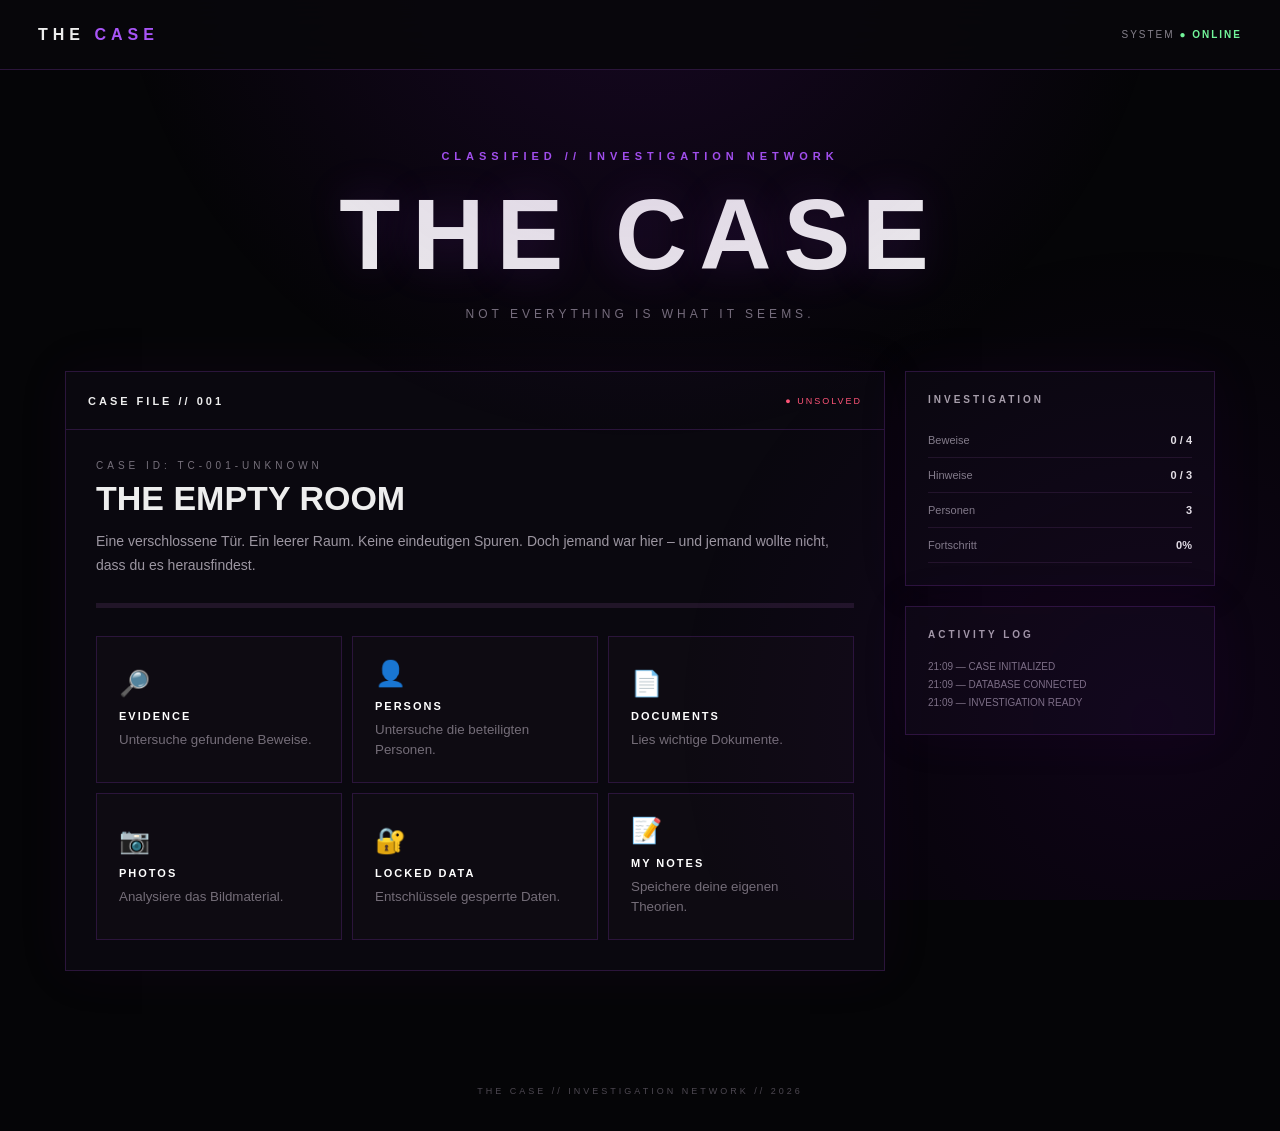
==== public/index.html @ d99a3944 "Initial THE CASE" ====
﻿<!DOCTYPE html>
<html lang="de">
<head>
<meta charset="UTF-8">
<meta name="viewport" content="width=device-width,initial-scale=1">
<title>THE CASE // 001</title>
<style>
*{box-sizing:border-box;margin:0;padding:0}
:root{--bg:#050507;--panel:#0b0910;--panel2:#100b15;--line:#2b153b;--purple:#a855f7;--purple2:#7c28b5;--text:#eee;--muted:#85808b;--red:#ff5577;--green:#72f59a}
body{font-family:Arial,Helvetica,sans-serif;background:var(--bg);color:var(--text);min-height:100vh}
body:before{content:"";position:fixed;inset:0;pointer-events:none;background:radial-gradient(circle at 50% -10%,#66119b33,transparent 45%),radial-gradient(circle at 90% 80%,#50008022,transparent 35%)}
button,input,textarea{font:inherit}
button{cursor:pointer}
.top{height:70px;border-bottom:1px solid var(--line);background:#08070be8;backdrop-filter:blur(18px);display:flex;align-items:center;justify-content:space-between;padding:0 38px;position:sticky;top:0;z-index:10}
.logo{font-weight:900;letter-spacing:5px}.logo span{color:var(--purple)}
.status{font-size:10px;letter-spacing:2px;color:var(--muted)}.status b{color:var(--green)}
.container{max-width:1200px;margin:auto;padding:55px 25px 80px}
.hero{text-align:center;padding:25px 0 50px}
.kicker{font-size:11px;letter-spacing:5px;color:var(--purple);font-weight:bold}
h1{font-size:clamp(50px,9vw,100px);letter-spacing:12px;margin:15px 0;text-shadow:0 0 45px #9d3ee733}
.subtitle{color:#77717c;font-size:12px;letter-spacing:4px}
.layout{display:grid;grid-template-columns:1fr 310px;gap:20px}
.panel{background:#0b0910e8;border:1px solid var(--line);box-shadow:0 0 50px #550f7715}
.panelhead{height:58px;border-bottom:1px solid var(--line);display:flex;align-items:center;justify-content:space-between;padding:0 22px}
.panelhead b{font-size:11px;letter-spacing:3px}.badge{font-size:9px;letter-spacing:2px;color:var(--red)}
.main{padding:30px}
.caseid{font-size:10px;letter-spacing:4px;color:#77717c}
.title{font-size:34px;font-weight:900;margin:8px 0 12px}
.desc{color:#9c96a1;line-height:1.7;font-size:14px;max-width:750px}
.progress{height:5px;background:#211528;margin:25px 0}.progress i{display:block;height:100%;background:var(--purple);width:0%;transition:.5s;box-shadow:0 0 15px var(--purple)}
.tabs{display:grid;grid-template-columns:repeat(3,1fr);gap:10px;margin-top:28px}
.card{border:1px solid var(--line);background:#0e0b12;padding:22px;min-height:125px;color:white;text-align:left;transition:.2s}
.card:hover{border-color:#9144c9;transform:translateY(-3px);box-shadow:0 12px 35px #8b2be522}
.card.locked{opacity:.45}.icon{font-size:25px;margin-bottom:12px}.card strong{display:block;font-size:11px;letter-spacing:2px}.card small{display:block;color:#746d78;line-height:1.5;margin-top:8px}
.side{display:flex;flex-direction:column;gap:20px}.sidebox{padding:22px}
.sidebox h3{font-size:10px;letter-spacing:3px;color:#aaa3ad;margin-bottom:18px}
.stat{display:flex;justify-content:space-between;padding:11px 0;border-bottom:1px solid #211528;font-size:11px}.stat span{color:var(--muted)}
.log{font-size:10px;color:#817987;line-height:1.8}
.modal{display:none;position:fixed;inset:0;background:#000b;z-index:50;padding:35px;overflow:auto}
.modal.show{display:flex;align-items:center;justify-content:center}
.window{width:min(800px,100%);max-height:90vh;overflow:auto;background:#0a080e;border:1px solid #7935a5;box-shadow:0 0 80px #8b2be533}
.windowhead{padding:18px 22px;border-bottom:1px solid var(--line);display:flex;justify-content:space-between;align-items:center}
.windowhead b{font-size:11px;letter-spacing:3px}.close{background:none;border:0;color:#aaa;font-size:22px}
.windowbody{padding:28px}
.evidence{border:1px solid var(--line);background:#100c14;padding:20px;margin-bottom:12px;cursor:pointer}
.evidence:hover{border-color:var(--purple)}
.evidence b{font-size:12px;letter-spacing:2px}.evidence p{color:#8b848f;font-size:12px;line-height:1.6;margin-top:7px}
.inputrow{display:flex;gap:10px;margin-top:20px}
input,textarea{width:100%;background:#08070b;border:1px solid #352044;color:white;padding:13px;outline:none}
input:focus,textarea:focus{border-color:var(--purple)}
.action{background:var(--purple2);border:1px solid #a855f7;color:white;padding:13px 20px;font-size:10px;font-weight:bold;letter-spacing:2px}
.action:hover{background:#9639d0}
.note{color:#aaa3ad;font-size:12px;line-height:1.7;margin-top:15px}
.success{color:var(--green)!important}.danger{color:var(--red)!important}
.choice{display:block;width:100%;background:#0e0b12;border:1px solid var(--line);color:#ddd;text-align:left;padding:16px;margin-top:10px}
.choice:hover{border-color:var(--purple);background:#150e1c}
footer{text-align:center;color:#4d4851;font-size:9px;letter-spacing:3px;padding:35px}
@media(max-width:800px){.layout{grid-template-columns:1fr}.tabs{grid-template-columns:1fr 1fr}.top{padding:0 18px}.container{padding:30px 15px}.main{padding:20px}}
@media(max-width:500px){.tabs{grid-template-columns:1fr}.hero h1{letter-spacing:6px}}
</style>
</head>
<body>

<header class="top">
<div class="logo">THE <span>CASE</span></div>
<div class="status">SYSTEM <b>● ONLINE</b></div>
</header>

<div class="container">
<section class="hero">
<div class="kicker">CLASSIFIED // INVESTIGATION NETWORK</div>
<h1>THE CASE</h1>
<div class="subtitle">NOT EVERYTHING IS WHAT IT SEEMS.</div>
</section>

<div class="layout">
<main class="panel">
<div class="panelhead">
<b>CASE FILE // 001</b>
<span class="badge" id="caseStatus">● UNSOLVED</span>
</div>

<div class="main">
<div class="caseid">CASE ID: TC-001-UNKNOWN</div>
<div class="title">THE EMPTY ROOM</div>
<p class="desc">
Eine verschlossene Tür. Ein leerer Raum. Keine eindeutigen Spuren.
Doch jemand war hier – und jemand wollte nicht, dass du es herausfindest.
</p>

<div class="progress"><i id="progressBar"></i></div>

<div class="tabs">
<button class="card" onclick="openEvidence()">
<div class="icon">🔎</div><strong>EVIDENCE</strong>
<small>Untersuche gefundene Beweise.</small>
</button>

<button class="card" onclick="openPersons()">
<div class="icon">👤</div><strong>PERSONS</strong>
<small>Untersuche die beteiligten Personen.</small>
</button>

<button class="card" onclick="openDocuments()">
<div class="icon">📄</div><strong>DOCUMENTS</strong>
<small>Lies wichtige Dokumente.</small>
</button>

<button class="card" onclick="openPhotos()">
<div class="icon">📷</div><strong>PHOTOS</strong>
<small>Analysiere das Bildmaterial.</small>
</button>

<button class="card" onclick="openCode()">
<div class="icon">🔐</div><strong>LOCKED DATA</strong>
<small>Entschlüssele gesperrte Daten.</small>
</button>

<button class="card" onclick="openNotes()">
<div class="icon">📝</div><strong>MY NOTES</strong>
<small>Speichere deine eigenen Theorien.</small>
</button>
</div>
</div>
</main>

<aside class="side">
<div class="panel sidebox">
<h3>INVESTIGATION</h3>
<div class="stat"><span>Beweise</span><b id="evidenceStat">0 / 4</b></div>
<div class="stat"><span>Hinweise</span><b id="clueStat">0 / 3</b></div>
<div class="stat"><span>Personen</span><b>3</b></div>
<div class="stat"><span>Fortschritt</span><b id="percent">0%</b></div>
</div>

<div class="panel sidebox">
<h3>ACTIVITY LOG</h3>
<div class="log" id="log">
21:09 — CASE INITIALIZED<br>
21:09 — DATABASE CONNECTED<br>
21:09 — INVESTIGATION READY
</div>
</div>
</aside>
</div>
</div>

<footer>THE CASE // INVESTIGATION NETWORK // 2026</footer>

<div class="modal" id="modal">
<div class="window">
<div class="windowhead">
<b id="modalTitle">CASE DATA</b>
<button class="close" onclick="closeModal()">×</button>
</div>
<div class="windowbody" id="modalBody"></div>
</div>
</div>

<script>
const state=JSON.parse(localStorage.getItem("the_case_001")||'{"evidence":[],"clues":[],"code":false,"notes":""}');
function save(){localStorage.setItem("the_case_001",JSON.stringify(state));update()}
function log(t){const el=document.getElementById("log");el.innerHTML+="<br>"+new Date().toLocaleTimeString("de-DE",{hour:"2-digit",minute:"2-digit"})+" — "+t}
function update(){
document.getElementById("evidenceStat").textContent=state.evidence.length+" / 4";
document.getElementById("clueStat").textContent=state.clues.length+" / 3";
let total=state.evidence.length+state.clues.length+(state.code?1:0);
let p=Math.min(100,Math.round(total/8*100));
document.getElementById("percent").textContent=p+"%";
document.getElementById("progressBar").style.width=p+"%";
if(p>=100){document.getElementById("caseStatus").textContent="● SOLVED";document.getElementById("caseStatus").className="badge success"}
}
function show(title,html){document.getElementById("modalTitle").textContent=title;document.getElementById("modalBody").innerHTML=html;document.getElementById("modal").classList.add("show")}
function closeModal(){document.getElementById("modal").classList.remove("show")}
function openEvidence(){
show("EVIDENCE // ARCHIVE",`
<div class="evidence" onclick="inspect(1)"><b>BEWEIS 001 — SCHLÜSSEL</b><p>Ein alter Schlüssel. Gefunden direkt vor der Tür.</p></div>
<div class="evidence" onclick="inspect(2)"><b>BEWEIS 002 — UHR</b><p>Eine stehengebliebene Uhr. Die Zeiger zeigen 23:17.</p></div>
<div class="evidence" onclick="inspect(3)"><b>BEWEIS 003 — PAPIER</b><p>Ein zerrissener Zettel mit einer ungewöhnlichen Zahlenfolge.</p></div>
<div class="evidence" onclick="inspect(4)"><b>BEWEIS 004 — FINGERABDRUCK</b><p>Ein unbekannter Abdruck auf der Innenseite der Tür.</p></div>
<p class="note">Klicke einen Beweis an, um ihn genauer zu untersuchen.</p>`)
}
function inspect(n){
if(!state.evidence.includes(n)){state.evidence.push(n);save();log("BEWEIS "+String(n).padStart(3,"0")+" UNTERSUCHT")}
const data={
1:["SCHLÜSSEL","Der Schlüssel passt nicht zum Schloss der Eingangstür. Auf der Rückseite steht klein: <b>17</b>."],
2:["UHR","Die Uhr ist exakt bei <b>23:17</b> stehen geblieben. Das scheint kein Zufall zu sein."],
3:["PAPIER","Auf dem Papier steht: <b>23 — 17 — 04</b>. Die Zahlen könnten eine Kombination ergeben."],
4:["FINGERABDRUCK","Der Abdruck ist frisch. Jemand war nach dem Verschließen noch im Raum."]
};
show("BEWEIS "+String(n).padStart(3,"0")+" // ANALYSE",`<div class="note">${data[n][1]}</div><button class="action" onclick="closeModal()">ZURÜCK</button>`)
}
function openPersons(){
show("PERSONS // DATABASE",`
<div class="evidence" onclick="person(1)"><b>PERSON 01 — ALEX</b><p>Besitzer des Apartments. Aussage: „Ich war um 22:30 Uhr zuhause.“</p></div>
<div class="evidence" onclick="person(2)"><b>PERSON 02 — MAYA</b><p>Nachbarin. Aussage: „Ich habe um 23:17 Uhr ein Geräusch gehört.“</p></div>
<div class="evidence" onclick="person(3)"><b>PERSON 03 — UNKNOWN</b><p>Identität unbekannt. Fingerabdruck stimmt mit keiner Akte überein.</p></div>`)
}
function person(n){
const x=[
["ALEX","Seine Aussage widerspricht einem Teil des gefundenen Materials."],
["MAYA","Ihre Zeitangabe stimmt exakt mit der stehengebliebenen Uhr überein."],
["UNKNOWN","Diese Person scheint der wichtigste Teil des Falls zu sein."]
][n-1];
show("PERSON // "+x[0],`<div class="note">${x[1]}</div><button class="action" onclick="closeModal()">AKTE SCHLIESSEN</button>`)
}
function openDocuments(){
show("DOCUMENTS // ARCHIVE",`
<div class="evidence"><b>DOCUMENT 001 — POLIZEIBERICHT</b><p>Keine Einbruchspuren. Tür wurde von innen verriegelt.</p></div>
<div class="evidence"><b>DOCUMENT 002 — ZEITLINIE</b><p>22:30 — Alex zuhause. 23:17 — Geräusch. 23:21 — Tür entdeckt.</p></div>
<div class="evidence"><b>DOCUMENT 003 — NOTIZ</b><p>„Wenn du das liest, such nicht nach dem Täter. Such nach dem Grund.“</p></div>`)
if(!state.clues.includes(1)){state.clues.push(1);save();log("NEUER HINWEIS FREIGESCHALTET")}
}
function openPhotos(){
show("PHOTOS // EVIDENCE",`
<div class="evidence"><b>PHOTO 001</b><p>Ein Foto des leeren Raumes. Auf dem Tisch liegt ein einzelner Gegenstand.</p></div>
<div class="evidence"><b>PHOTO 002</b><p>Die Tür von außen. Keine Beschädigungen.</p></div>
<div class="evidence"><b>PHOTO 003</b><p>Eine Uhr an der Wand. 23:17.</p></div>
<p class="note">Die Fotos enthalten möglicherweise Hinweise, die mit anderen Beweisen kombiniert werden müssen.</p>`)
if(!state.clues.includes(2)){state.clues.push(2);save();log("FOTOMATERIAL ANALYSIERT")}
}
function openCode(){
show("LOCKED DATA // ACCESS",`
<p class="note">Ein Teil der Ermittlungsakte ist verschlüsselt.</p>
<div class="inputrow"><input id="codeInput" maxlength="6" placeholder="CODE EINGEBEN"><button class="action" onclick="checkCode()">ENTSPERREN</button></div>
<p id="codeResult" class="note"></p>
`)
}
function checkCode(){
const v=document.getElementById("codeInput").value.trim();
if(v==="231704"){
state.code=true;
if(!state.clues.includes(3))state.clues.push(3);
save();log("LOCKED DATA ENTSPERRT");
document.getElementById("codeResult").innerHTML='<span class="success">✓ ZUGRIFF GEWÄHRT — NEUE INFORMATION ENTDECKT.</span><br><br>Die Zahlen 23-17-04 waren kein Zufall. Sie verweisen auf Beweis 004 und eine bestimmte Zeit.';
}else{
document.getElementById("codeResult").innerHTML='<span class="danger">✗ FALSCHER CODE — DER ZUGRIFF WURDE ABGELEHNT.</span>';
log("FEHLERHAFTER ZUGRIFFSVERSUCH");
}
}
function openNotes(){
show("MY NOTES // INVESTIGATOR",`
<textarea id="notes" rows="10" placeholder="Schreibe hier deine Theorie...">${state.notes||""}</textarea>
<button class="action" onclick="saveNotes()" style="margin-top:12px">NOTIZEN SPEICHERN</button>
<p id="noteResult" class="note"></p>`)
}
function saveNotes(){
state.notes=document.getElementById("notes").value;
save();log("NOTIZEN GESPEICHERT");
document.getElementById("noteResult").innerHTML='<span class="success">✓ Gespeichert.</span>';
}
update();
</script>
</body>
</html>
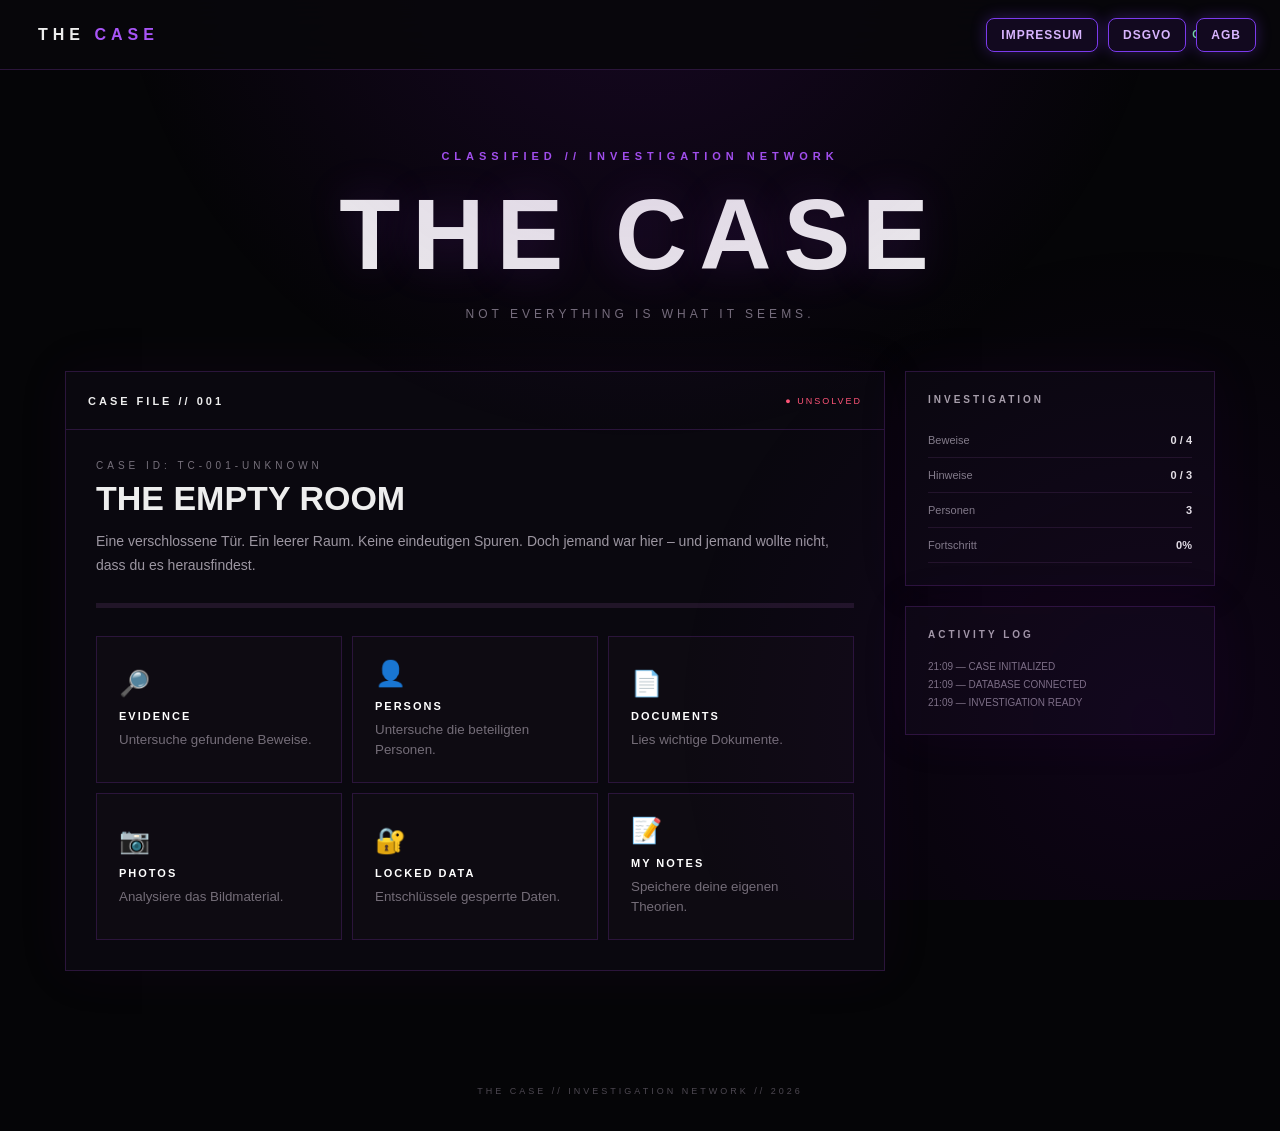
==== commit 768c11a1: "Add legal navigation" ====
--- a/public/index.html
+++ b/public/index.html
@@ -58,8 +58,8 @@
 @media(max-width:800px){.layout{grid-template-columns:1fr}.tabs{grid-template-columns:1fr 1fr}.top{padding:0 18px}.container{padding:30px 15px}.main{padding:20px}}
 @media(max-width:500px){.tabs{grid-template-columns:1fr}.hero h1{letter-spacing:6px}}
 </style>
-</head>
-<body>
+<style>.legal-nav{position:fixed;top:18px;right:24px;z-index:9999;display:flex;gap:10px}.legal-nav a{color:#d8b4fe;text-decoration:none;border:1px solid #7c3aed;background:#12091f;padding:9px 14px;border-radius:8px;font:600 12px Arial;letter-spacing:1px;box-shadow:0 0 15px #7c3aed55}.legal-nav a:hover{background:#7c3aed;color:#fff;box-shadow:0 0 22px #a855f7aa}</style></head>
+<div class="legal-nav"><a href="/legal#impressum">IMPRESSUM</a><a href="/legal#datenschutz">DSGVO</a><a href="/legal#agb">AGB</a></div><body>
 
 <header class="top">
 <div class="logo">THE <span>CASE</span></div>
@@ -253,3 +253,4 @@
 </script>
 </body>
 </html>
+
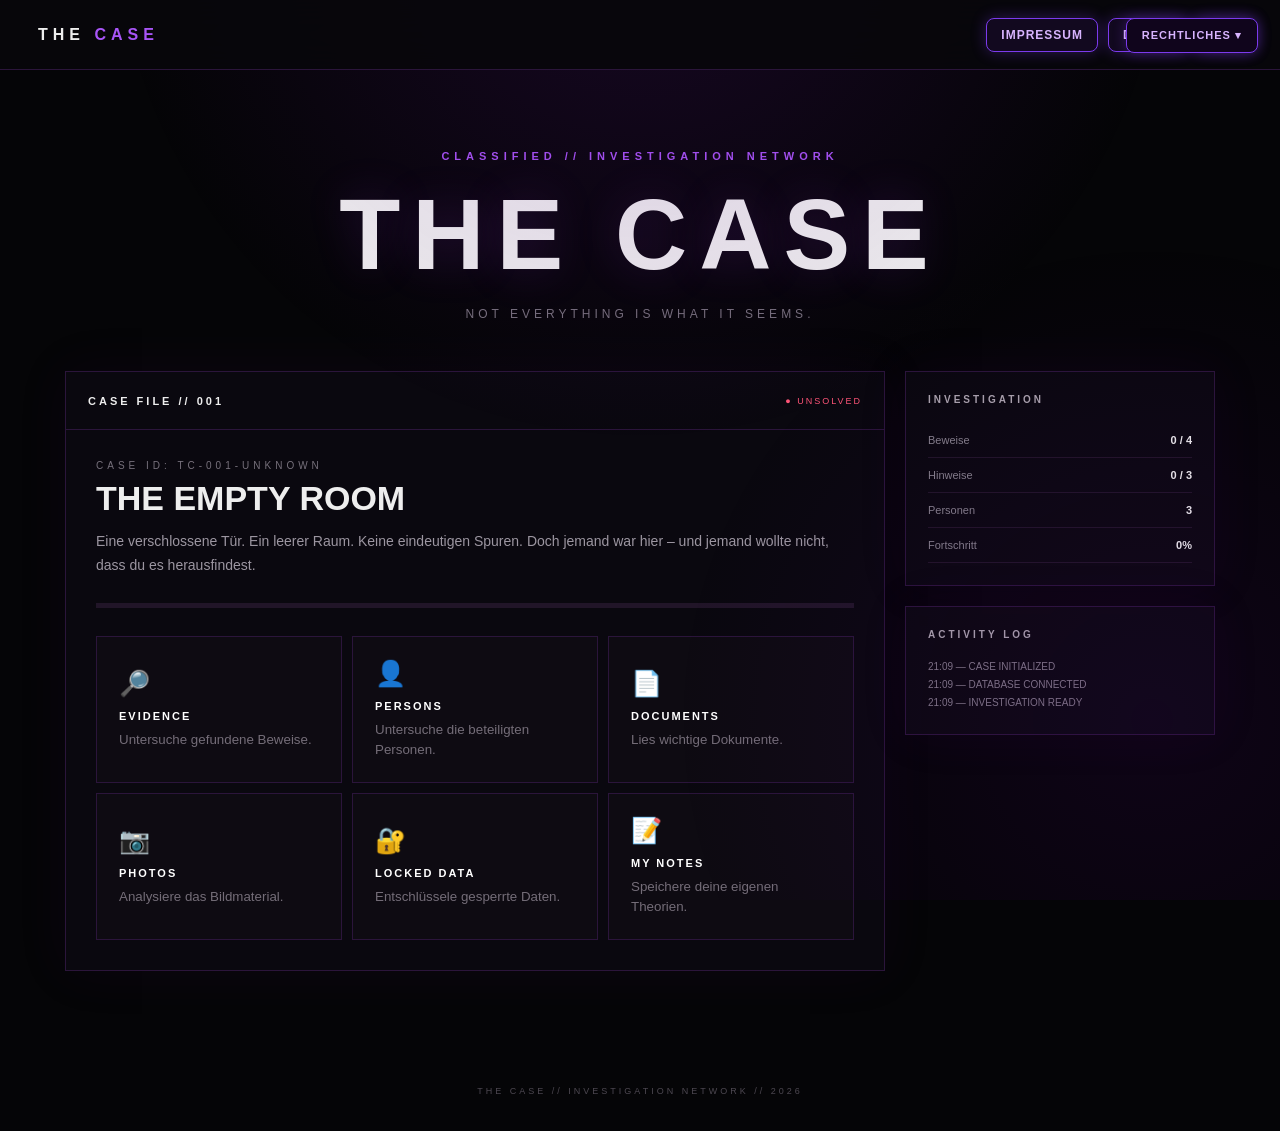
==== commit 0b588bfc: "Add legal menu" ====
--- a/public/index.html
+++ b/public/index.html
@@ -59,7 +59,7 @@
 @media(max-width:500px){.tabs{grid-template-columns:1fr}.hero h1{letter-spacing:6px}}
 </style>
 <style>.legal-nav{position:fixed;top:18px;right:24px;z-index:9999;display:flex;gap:10px}.legal-nav a{color:#d8b4fe;text-decoration:none;border:1px solid #7c3aed;background:#12091f;padding:9px 14px;border-radius:8px;font:600 12px Arial;letter-spacing:1px;box-shadow:0 0 15px #7c3aed55}.legal-nav a:hover{background:#7c3aed;color:#fff;box-shadow:0 0 22px #a855f7aa}</style></head>
-<div class="legal-nav"><a href="/legal#impressum">IMPRESSUM</a><a href="/legal#datenschutz">DSGVO</a><a href="/legal#agb">AGB</a></div><body>
+<div class="legal-nav"><a href="/legal#impressum">IMPRESSUM</a><a href="/legal#datenschutz">DSGVO</a><a href="/legal#agb">AGB</a></div><body><div id="legal-menu"><button onclick="document.getElementById('legal-dropdown').classList.toggle('open')">RECHTLICHES ▾</button><div id="legal-dropdown"><a href="/legal#impressum">Impressum</a><a href="/legal#datenschutz">Datenschutz</a><a href="/legal#agb">AGB</a></div></div><style>#legal-menu{position:fixed;top:18px;right:22px;z-index:99999}#legal-menu button{cursor:pointer;background:#10051c;color:#d8b4fe;border:1px solid #7c3aed;border-radius:8px;padding:10px 15px;font-size:11px;font-weight:700;letter-spacing:1px;box-shadow:0 0 14px #7c3aed55}#legal-dropdown{display:none;position:absolute;right:0;top:43px;min-width:150px;background:#10051c;border:1px solid #7c3aed;border-radius:8px;overflow:hidden;box-shadow:0 0 20px #7c3aed55}#legal-dropdown.open{display:block}#legal-dropdown a{display:block;padding:11px 14px;color:#d8b4fe;text-decoration:none;font:600 12px Arial}#legal-dropdown a:hover{background:#7c3aed;color:#fff}</style>
 
 <header class="top">
 <div class="logo">THE <span>CASE</span></div>
@@ -254,3 +254,5 @@
 </body>
 </html>
 
+
+
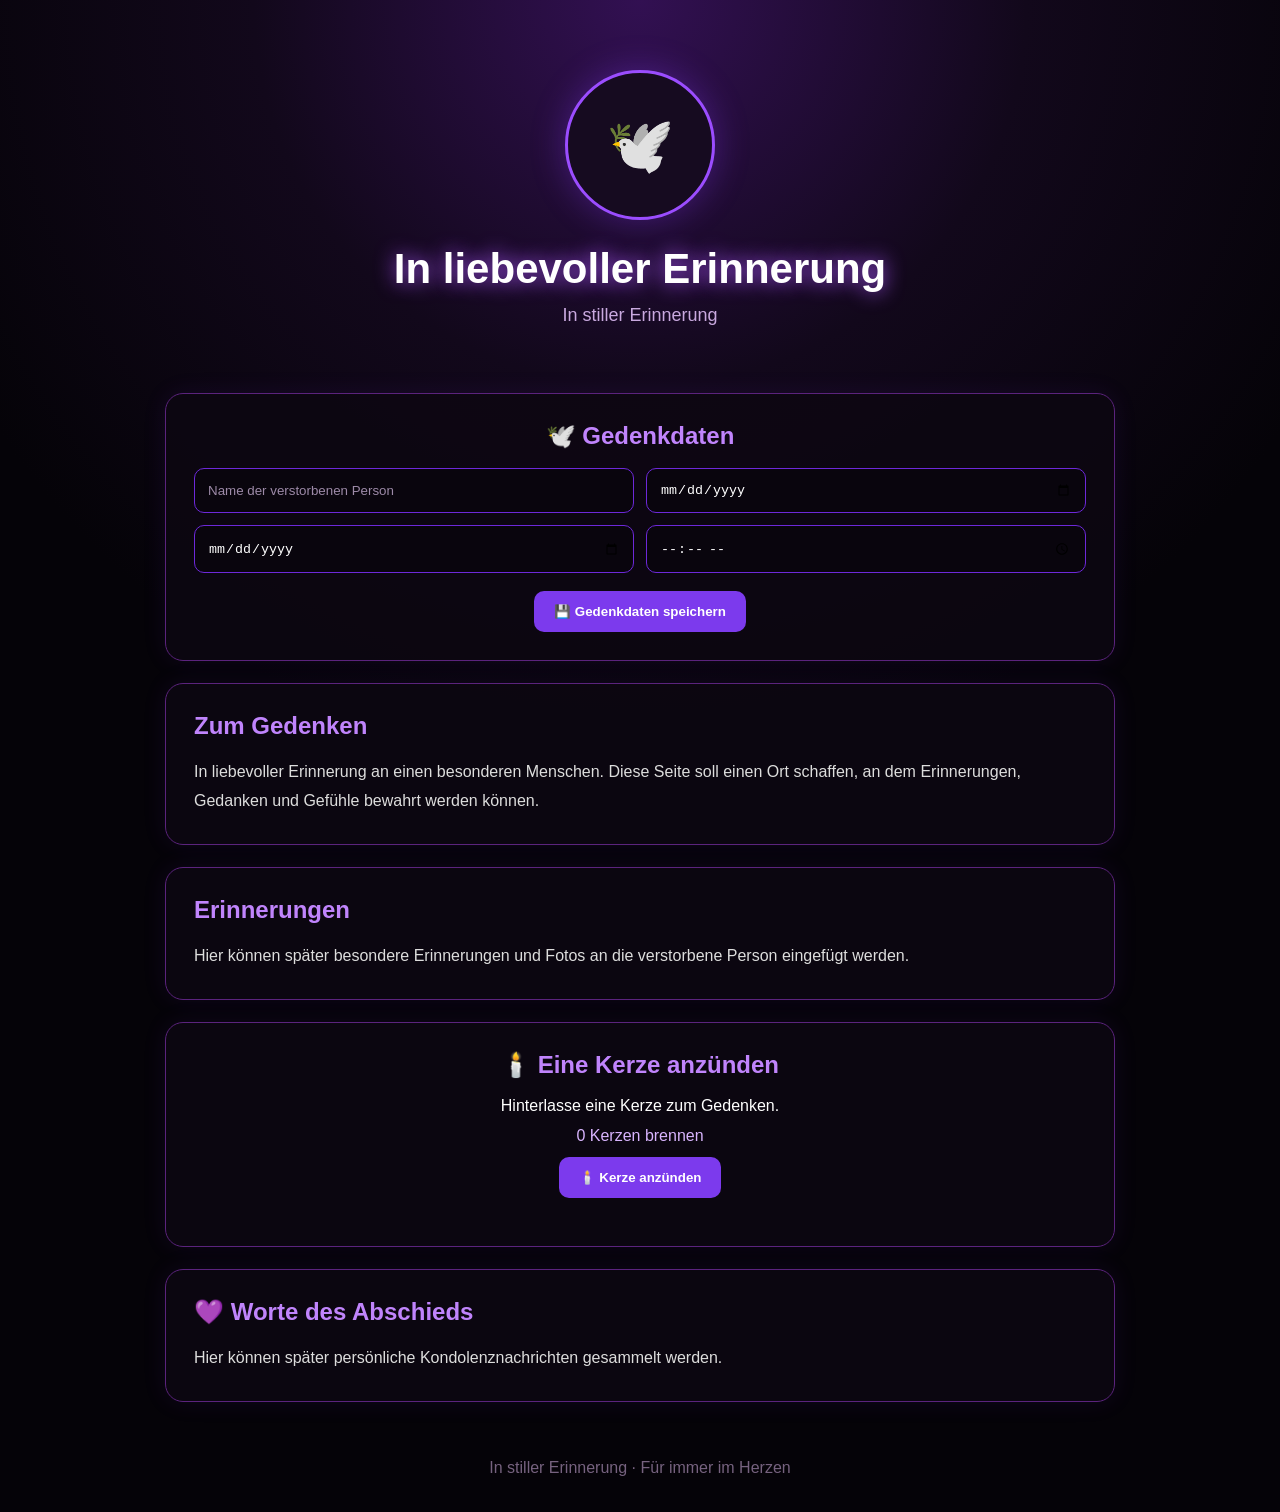
==== commit ddef8261: "Gedenkseite aktualisieren" ====
--- a/public/index.html
+++ b/public/index.html
@@ -2,254 +2,169 @@
 <html lang="de">
 <head>
 <meta charset="UTF-8">
-<meta name="viewport" content="width=device-width,initial-scale=1">
-<title>THE CASE // 001</title>
+<meta name="viewport" content="width=device-width,initial-scale=1.0">
+<title>In liebevoller Erinnerung</title>
 <style>
 *{box-sizing:border-box;margin:0;padding:0}
-:root{--bg:#050507;--panel:#0b0910;--panel2:#100b15;--line:#2b153b;--purple:#a855f7;--purple2:#7c28b5;--text:#eee;--muted:#85808b;--red:#ff5577;--green:#72f59a}
-body{font-family:Arial,Helvetica,sans-serif;background:var(--bg);color:var(--text);min-height:100vh}
-body:before{content:"";position:fixed;inset:0;pointer-events:none;background:radial-gradient(circle at 50% -10%,#66119b33,transparent 45%),radial-gradient(circle at 90% 80%,#50008022,transparent 35%)}
-button,input,textarea{font:inherit}
-button{cursor:pointer}
-.top{height:70px;border-bottom:1px solid var(--line);background:#08070be8;backdrop-filter:blur(18px);display:flex;align-items:center;justify-content:space-between;padding:0 38px;position:sticky;top:0;z-index:10}
-.logo{font-weight:900;letter-spacing:5px}.logo span{color:var(--purple)}
-.status{font-size:10px;letter-spacing:2px;color:var(--muted)}.status b{color:var(--green)}
-.container{max-width:1200px;margin:auto;padding:55px 25px 80px}
-.hero{text-align:center;padding:25px 0 50px}
-.kicker{font-size:11px;letter-spacing:5px;color:var(--purple);font-weight:bold}
-h1{font-size:clamp(50px,9vw,100px);letter-spacing:12px;margin:15px 0;text-shadow:0 0 45px #9d3ee733}
-.subtitle{color:#77717c;font-size:12px;letter-spacing:4px}
-.layout{display:grid;grid-template-columns:1fr 310px;gap:20px}
-.panel{background:#0b0910e8;border:1px solid var(--line);box-shadow:0 0 50px #550f7715}
-.panelhead{height:58px;border-bottom:1px solid var(--line);display:flex;align-items:center;justify-content:space-between;padding:0 22px}
-.panelhead b{font-size:11px;letter-spacing:3px}.badge{font-size:9px;letter-spacing:2px;color:var(--red)}
-.main{padding:30px}
-.caseid{font-size:10px;letter-spacing:4px;color:#77717c}
-.title{font-size:34px;font-weight:900;margin:8px 0 12px}
-.desc{color:#9c96a1;line-height:1.7;font-size:14px;max-width:750px}
-.progress{height:5px;background:#211528;margin:25px 0}.progress i{display:block;height:100%;background:var(--purple);width:0%;transition:.5s;box-shadow:0 0 15px var(--purple)}
-.tabs{display:grid;grid-template-columns:repeat(3,1fr);gap:10px;margin-top:28px}
-.card{border:1px solid var(--line);background:#0e0b12;padding:22px;min-height:125px;color:white;text-align:left;transition:.2s}
-.card:hover{border-color:#9144c9;transform:translateY(-3px);box-shadow:0 12px 35px #8b2be522}
-.card.locked{opacity:.45}.icon{font-size:25px;margin-bottom:12px}.card strong{display:block;font-size:11px;letter-spacing:2px}.card small{display:block;color:#746d78;line-height:1.5;margin-top:8px}
-.side{display:flex;flex-direction:column;gap:20px}.sidebox{padding:22px}
-.sidebox h3{font-size:10px;letter-spacing:3px;color:#aaa3ad;margin-bottom:18px}
-.stat{display:flex;justify-content:space-between;padding:11px 0;border-bottom:1px solid #211528;font-size:11px}.stat span{color:var(--muted)}
-.log{font-size:10px;color:#817987;line-height:1.8}
-.modal{display:none;position:fixed;inset:0;background:#000b;z-index:50;padding:35px;overflow:auto}
-.modal.show{display:flex;align-items:center;justify-content:center}
-.window{width:min(800px,100%);max-height:90vh;overflow:auto;background:#0a080e;border:1px solid #7935a5;box-shadow:0 0 80px #8b2be533}
-.windowhead{padding:18px 22px;border-bottom:1px solid var(--line);display:flex;justify-content:space-between;align-items:center}
-.windowhead b{font-size:11px;letter-spacing:3px}.close{background:none;border:0;color:#aaa;font-size:22px}
-.windowbody{padding:28px}
-.evidence{border:1px solid var(--line);background:#100c14;padding:20px;margin-bottom:12px;cursor:pointer}
-.evidence:hover{border-color:var(--purple)}
-.evidence b{font-size:12px;letter-spacing:2px}.evidence p{color:#8b848f;font-size:12px;line-height:1.6;margin-top:7px}
-.inputrow{display:flex;gap:10px;margin-top:20px}
-input,textarea{width:100%;background:#08070b;border:1px solid #352044;color:white;padding:13px;outline:none}
-input:focus,textarea:focus{border-color:var(--purple)}
-.action{background:var(--purple2);border:1px solid #a855f7;color:white;padding:13px 20px;font-size:10px;font-weight:bold;letter-spacing:2px}
-.action:hover{background:#9639d0}
-.note{color:#aaa3ad;font-size:12px;line-height:1.7;margin-top:15px}
-.success{color:var(--green)!important}.danger{color:var(--red)!important}
-.choice{display:block;width:100%;background:#0e0b12;border:1px solid var(--line);color:#ddd;text-align:left;padding:16px;margin-top:10px}
-.choice:hover{border-color:var(--purple);background:#150e1c}
-footer{text-align:center;color:#4d4851;font-size:9px;letter-spacing:3px;padding:35px}
-@media(max-width:800px){.layout{grid-template-columns:1fr}.tabs{grid-template-columns:1fr 1fr}.top{padding:0 18px}.container{padding:30px 15px}.main{padding:20px}}
-@media(max-width:500px){.tabs{grid-template-columns:1fr}.hero h1{letter-spacing:6px}}
+body{font-family:Arial,sans-serif;background:#050308;color:#fff;min-height:100vh}
+body:before{content:"";position:fixed;inset:0;background:radial-gradient(circle at top,#321052 0%,#12081b 35%,#050308 70%);z-index:-1}
+.container{width:min(950px,92%);margin:auto}
+.hero{text-align:center;padding:70px 20px 45px}
+.photo{width:150px;height:150px;margin:auto;border-radius:50%;border:3px solid #9b4dff;background:#160b20;display:flex;align-items:center;justify-content:center;font-size:55px;box-shadow:0 0 35px #8b3dff55}
+h1{margin-top:25px;font-size:42px;color:#fff;text-shadow:0 0 20px #a855f7}
+.dates{margin-top:12px;color:#c9a9df;font-size:18px}
+section{background:#0d0712dd;border:1px solid #5b237d;border-radius:18px;padding:28px;margin:22px 0;box-shadow:0 0 25px #7c3aed18}
+h2{color:#c084fc;margin-bottom:18px}
+.memoryText{color:#ddd;line-height:1.8}
+.personData{text-align:center}
+.formGrid{display:grid;grid-template-columns:repeat(2,1fr);gap:12px;margin:18px 0}
+input{width:100%;padding:13px;border:1px solid #6d28d9;border-radius:10px;background:#09050d;color:#fff}
+input::placeholder{color:#9d8aa8}
+button{border:0;border-radius:10px;padding:13px 20px;background:#7c3aed;color:#fff;font-weight:bold;cursor:pointer}
+button:hover{background:#9333ea}
+button:disabled{cursor:not-allowed}
+.candle{text-align:center}
+#count{margin:12px 0;color:#d8b4fe}
+#candles{display:flex;flex-wrap:wrap;gap:8px;justify-content:center;margin-top:20px;font-size:28px}
+.candleItem{animation:glow 1.8s infinite alternate}
+@keyframes glow{from{filter:drop-shadow(0 0 3px #f59e0b)}to{filter:drop-shadow(0 0 14px #f59e0b)}}
+footer{text-align:center;color:#76627f;padding:35px 10px}
+@media(max-width:600px){h1{font-size:30px}.formGrid{grid-template-columns:1fr}.hero{padding-top:45px}}
 </style>
-<style>.legal-nav{position:fixed;top:18px;right:24px;z-index:9999;display:flex;gap:10px}.legal-nav a{color:#d8b4fe;text-decoration:none;border:1px solid #7c3aed;background:#12091f;padding:9px 14px;border-radius:8px;font:600 12px Arial;letter-spacing:1px;box-shadow:0 0 15px #7c3aed55}.legal-nav a:hover{background:#7c3aed;color:#fff;box-shadow:0 0 22px #a855f7aa}</style></head>
-<div class="legal-nav"><a href="/legal#impressum">IMPRESSUM</a><a href="/legal#datenschutz">DSGVO</a><a href="/legal#agb">AGB</a></div><body><div id="legal-menu"><button onclick="document.getElementById('legal-dropdown').classList.toggle('open')">RECHTLICHES ▾</button><div id="legal-dropdown"><a href="/legal#impressum">Impressum</a><a href="/legal#datenschutz">Datenschutz</a><a href="/legal#agb">AGB</a></div></div><style>#legal-menu{position:fixed;top:18px;right:22px;z-index:99999}#legal-menu button{cursor:pointer;background:#10051c;color:#d8b4fe;border:1px solid #7c3aed;border-radius:8px;padding:10px 15px;font-size:11px;font-weight:700;letter-spacing:1px;box-shadow:0 0 14px #7c3aed55}#legal-dropdown{display:none;position:absolute;right:0;top:43px;min-width:150px;background:#10051c;border:1px solid #7c3aed;border-radius:8px;overflow:hidden;box-shadow:0 0 20px #7c3aed55}#legal-dropdown.open{display:block}#legal-dropdown a{display:block;padding:11px 14px;color:#d8b4fe;text-decoration:none;font:600 12px Arial}#legal-dropdown a:hover{background:#7c3aed;color:#fff}</style>
+</head>
+<body>
+<div class="container">
 
-<header class="top">
-<div class="logo">THE <span>CASE</span></div>
-<div class="status">SYSTEM <b>● ONLINE</b></div>
+<header class="hero">
+<div class="photo">🕊️</div>
+<h1 id="personName">In liebevoller Erinnerung</h1>
+<p class="dates" id="personDates">In stiller Erinnerung</p>
 </header>
 
-<div class="container">
-<section class="hero">
-<div class="kicker">CLASSIFIED // INVESTIGATION NETWORK</div>
-<h1>THE CASE</h1>
-<div class="subtitle">NOT EVERYTHING IS WHAT IT SEEMS.</div>
+<section class="personData">
+<h2>🕊️ Gedenkdaten</h2>
+<div class="formGrid">
+<input id="nameInput" type="text" placeholder="Name der verstorbenen Person">
+<input id="birthInput" type="date" title="Geburtsdatum">
+<input id="deathInput" type="date" title="Sterbedatum">
+<input id="timeInput" type="time" title="Uhrzeit des Todes">
+</div>
+<button onclick="savePersonData()">💾 Gedenkdaten speichern</button>
 </section>
 
-<div class="layout">
-<main class="panel">
-<div class="panelhead">
-<b>CASE FILE // 001</b>
-<span class="badge" id="caseStatus">● UNSOLVED</span>
-</div>
+<section>
+<h2>Zum Gedenken</h2>
+<p class="memoryText">In liebevoller Erinnerung an einen besonderen Menschen. Diese Seite soll einen Ort schaffen, an dem Erinnerungen, Gedanken und Gefühle bewahrt werden können.</p>
+</section>
 
-<div class="main">
-<div class="caseid">CASE ID: TC-001-UNKNOWN</div>
-<div class="title">THE EMPTY ROOM</div>
-<p class="desc">
-Eine verschlossene Tür. Ein leerer Raum. Keine eindeutigen Spuren.
-Doch jemand war hier – und jemand wollte nicht, dass du es herausfindest.
-</p>
+<section>
+<h2>Erinnerungen</h2>
+<p class="memoryText">Hier können später besondere Erinnerungen und Fotos an die verstorbene Person eingefügt werden.</p>
+</section>
 
-<div class="progress"><i id="progressBar"></i></div>
+<section class="candle">
+<h2>🕯️ Eine Kerze anzünden</h2>
+<p>Hinterlasse eine Kerze zum Gedenken.</p>
+<p id="count">0 Kerzen brennen</p>
+<button onclick="lightCandle()">🕯️ Kerze anzünden</button>
+<div id="candles"></div>
+</section>
 
-<div class="tabs">
-<button class="card" onclick="openEvidence()">
-<div class="icon">🔎</div><strong>EVIDENCE</strong>
-<small>Untersuche gefundene Beweise.</small>
-</button>
+<section>
+<h2>💜 Worte des Abschieds</h2>
+<p class="memoryText">Hier können später persönliche Kondolenznachrichten gesammelt werden.</p>
+</section>
 
-<button class="card" onclick="openPersons()">
-<div class="icon">👤</div><strong>PERSONS</strong>
-<small>Untersuche die beteiligten Personen.</small>
-</button>
-
-<button class="card" onclick="openDocuments()">
-<div class="icon">📄</div><strong>DOCUMENTS</strong>
-<small>Lies wichtige Dokumente.</small>
-</button>
-
-<button class="card" onclick="openPhotos()">
-<div class="icon">📷</div><strong>PHOTOS</strong>
-<small>Analysiere das Bildmaterial.</small>
-</button>
-
-<button class="card" onclick="openCode()">
-<div class="icon">🔐</div><strong>LOCKED DATA</strong>
-<small>Entschlüssele gesperrte Daten.</small>
-</button>
-
-<button class="card" onclick="openNotes()">
-<div class="icon">📝</div><strong>MY NOTES</strong>
-<small>Speichere deine eigenen Theorien.</small>
-</button>
-</div>
-</div>
-</main>
-
-<aside class="side">
-<div class="panel sidebox">
-<h3>INVESTIGATION</h3>
-<div class="stat"><span>Beweise</span><b id="evidenceStat">0 / 4</b></div>
-<div class="stat"><span>Hinweise</span><b id="clueStat">0 / 3</b></div>
-<div class="stat"><span>Personen</span><b>3</b></div>
-<div class="stat"><span>Fortschritt</span><b id="percent">0%</b></div>
-</div>
-
-<div class="panel sidebox">
-<h3>ACTIVITY LOG</h3>
-<div class="log" id="log">
-21:09 — CASE INITIALIZED<br>
-21:09 — DATABASE CONNECTED<br>
-21:09 — INVESTIGATION READY
-</div>
-</div>
-</aside>
-</div>
-</div>
-
-<footer>THE CASE // INVESTIGATION NETWORK // 2026</footer>
-
-<div class="modal" id="modal">
-<div class="window">
-<div class="windowhead">
-<b id="modalTitle">CASE DATA</b>
-<button class="close" onclick="closeModal()">×</button>
-</div>
-<div class="windowbody" id="modalBody"></div>
-</div>
+<footer>In stiller Erinnerung · Für immer im Herzen</footer>
 </div>
 
 <script>
-const state=JSON.parse(localStorage.getItem("the_case_001")||'{"evidence":[],"clues":[],"code":false,"notes":""}');
-function save(){localStorage.setItem("the_case_001",JSON.stringify(state));update()}
-function log(t){const el=document.getElementById("log");el.innerHTML+="<br>"+new Date().toLocaleTimeString("de-DE",{hour:"2-digit",minute:"2-digit"})+" — "+t}
-function update(){
-document.getElementById("evidenceStat").textContent=state.evidence.length+" / 4";
-document.getElementById("clueStat").textContent=state.clues.length+" / 3";
-let total=state.evidence.length+state.clues.length+(state.code?1:0);
-let p=Math.min(100,Math.round(total/8*100));
-document.getElementById("percent").textContent=p+"%";
-document.getElementById("progressBar").style.width=p+"%";
-if(p>=100){document.getElementById("caseStatus").textContent="● SOLVED";document.getElementById("caseStatus").className="badge success"}
+async function loadCandles(){
+ try{
+  const r=await fetch("/api/candles");
+  const d=await r.json();
+  document.getElementById("count").textContent=d.count+" Kerze"+(d.count===1?"":"n")+" brennen";
+  document.getElementById("candles").innerHTML="";
+  for(let i=0;i<d.count;i++){
+   const c=document.createElement("span");
+   c.className="candleItem";
+   c.textContent="🕯️";
+   document.getElementById("candles").appendChild(c);
+  }
+  const b=document.querySelector(".candle button");
+  if(d.hasCandle){
+   b.disabled=true;
+   b.textContent="🕯️ Deine Kerze brennt bereits";
+   b.style.opacity=".5";
+  }
+ }catch(e){console.error(e)}
 }
-function show(title,html){document.getElementById("modalTitle").textContent=title;document.getElementById("modalBody").innerHTML=html;document.getElementById("modal").classList.add("show")}
-function closeModal(){document.getElementById("modal").classList.remove("show")}
-function openEvidence(){
-show("EVIDENCE // ARCHIVE",`
-<div class="evidence" onclick="inspect(1)"><b>BEWEIS 001 — SCHLÜSSEL</b><p>Ein alter Schlüssel. Gefunden direkt vor der Tür.</p></div>
-<div class="evidence" onclick="inspect(2)"><b>BEWEIS 002 — UHR</b><p>Eine stehengebliebene Uhr. Die Zeiger zeigen 23:17.</p></div>
-<div class="evidence" onclick="inspect(3)"><b>BEWEIS 003 — PAPIER</b><p>Ein zerrissener Zettel mit einer ungewöhnlichen Zahlenfolge.</p></div>
-<div class="evidence" onclick="inspect(4)"><b>BEWEIS 004 — FINGERABDRUCK</b><p>Ein unbekannter Abdruck auf der Innenseite der Tür.</p></div>
-<p class="note">Klicke einen Beweis an, um ihn genauer zu untersuchen.</p>`)
+
+async function lightCandle(){
+ try{
+  const r=await fetch("/api/candle",{method:"POST"});
+  const d=await r.json();
+  document.getElementById("count").textContent=d.count+" Kerze"+(d.count===1?"":"n")+" brennen";
+  if(d.ok){
+   const c=document.createElement("span");
+   c.className="candleItem";
+   c.textContent="🕯️";
+   document.getElementById("candles").appendChild(c);
+  }
+  const b=document.querySelector(".candle button");
+  b.disabled=true;
+  b.textContent="🕯️ Deine Kerze brennt bereits";
+  b.style.opacity=".5";
+ }catch(e){alert("Die Kerze konnte nicht angezündet werden.")}
 }
-function inspect(n){
-if(!state.evidence.includes(n)){state.evidence.push(n);save();log("BEWEIS "+String(n).padStart(3,"0")+" UNTERSUCHT")}
-const data={
-1:["SCHLÜSSEL","Der Schlüssel passt nicht zum Schloss der Eingangstür. Auf der Rückseite steht klein: <b>17</b>."],
-2:["UHR","Die Uhr ist exakt bei <b>23:17</b> stehen geblieben. Das scheint kein Zufall zu sein."],
-3:["PAPIER","Auf dem Papier steht: <b>23 — 17 — 04</b>. Die Zahlen könnten eine Kombination ergeben."],
-4:["FINGERABDRUCK","Der Abdruck ist frisch. Jemand war nach dem Verschließen noch im Raum."]
-};
-show("BEWEIS "+String(n).padStart(3,"0")+" // ANALYSE",`<div class="note">${data[n][1]}</div><button class="action" onclick="closeModal()">ZURÜCK</button>`)
+
+function applyPersonData(d){
+ const fmt=x=>x?new Date(x+"T00:00:00").toLocaleDateString("de-DE"):"";
+ document.getElementById("personName").textContent=d.name||"In liebevoller Erinnerung";
+ let text="";
+ if(d.birth)text+=fmt(d.birth)+" – ";
+ if(d.death)text+=fmt(d.death);
+ if(d.time)text+=" um "+d.time+" Uhr";
+ document.getElementById("personDates").textContent=text||"In stiller Erinnerung";
 }
-function openPersons(){
-show("PERSONS // DATABASE",`
-<div class="evidence" onclick="person(1)"><b>PERSON 01 — ALEX</b><p>Besitzer des Apartments. Aussage: „Ich war um 22:30 Uhr zuhause.“</p></div>
-<div class="evidence" onclick="person(2)"><b>PERSON 02 — MAYA</b><p>Nachbarin. Aussage: „Ich habe um 23:17 Uhr ein Geräusch gehört.“</p></div>
-<div class="evidence" onclick="person(3)"><b>PERSON 03 — UNKNOWN</b><p>Identität unbekannt. Fingerabdruck stimmt mit keiner Akte überein.</p></div>`)
+
+async function savePersonData(){
+ const name=document.getElementById("nameInput").value.trim();
+ const birth=document.getElementById("birthInput").value;
+ const death=document.getElementById("deathInput").value;
+ const time=document.getElementById("timeInput").value;
+ if(!name||!death||!time){
+  alert("Bitte Name, Sterbedatum und Uhrzeit eintragen.");
+  return;
+ }
+ localStorage.setItem("memorialName",name);
+ const r=await fetch("/api/memorial",{
+  method:"POST",
+  headers:{"Content-Type":"application/json"},
+  body:JSON.stringify({birth,death,time})
+ });
+ if(!r.ok){
+  alert("Die Gedenkdaten konnten nicht gespeichert werden.");
+  return;
+ }
+ applyPersonData({name,birth,death,time});
+ alert("Gespeichert. Der Name bleibt nur auf diesem Gerät.");
 }
-function person(n){
-const x=[
-["ALEX","Seine Aussage widerspricht einem Teil des gefundenen Materials."],
-["MAYA","Ihre Zeitangabe stimmt exakt mit der stehengebliebenen Uhr überein."],
-["UNKNOWN","Diese Person scheint der wichtigste Teil des Falls zu sein."]
-][n-1];
-show("PERSON // "+x[0],`<div class="note">${x[1]}</div><button class="action" onclick="closeModal()">AKTE SCHLIESSEN</button>`)
+
+async function loadPersonData(){
+ try{
+  const r=await fetch("/api/memorial");
+  const d=await r.json();
+  const name=localStorage.getItem("memorialName")||"";
+  document.getElementById("nameInput").value=name;
+  document.getElementById("birthInput").value=d.birth||"";
+  document.getElementById("deathInput").value=d.death||"";
+  document.getElementById("timeInput").value=d.time||"";
+  applyPersonData({name,birth:d.birth||"",death:d.death||"",time:d.time||""});
+ }catch(e){console.error(e)}
 }
-function openDocuments(){
-show("DOCUMENTS // ARCHIVE",`
-<div class="evidence"><b>DOCUMENT 001 — POLIZEIBERICHT</b><p>Keine Einbruchspuren. Tür wurde von innen verriegelt.</p></div>
-<div class="evidence"><b>DOCUMENT 002 — ZEITLINIE</b><p>22:30 — Alex zuhause. 23:17 — Geräusch. 23:21 — Tür entdeckt.</p></div>
-<div class="evidence"><b>DOCUMENT 003 — NOTIZ</b><p>„Wenn du das liest, such nicht nach dem Täter. Such nach dem Grund.“</p></div>`)
-if(!state.clues.includes(1)){state.clues.push(1);save();log("NEUER HINWEIS FREIGESCHALTET")}
-}
-function openPhotos(){
-show("PHOTOS // EVIDENCE",`
-<div class="evidence"><b>PHOTO 001</b><p>Ein Foto des leeren Raumes. Auf dem Tisch liegt ein einzelner Gegenstand.</p></div>
-<div class="evidence"><b>PHOTO 002</b><p>Die Tür von außen. Keine Beschädigungen.</p></div>
-<div class="evidence"><b>PHOTO 003</b><p>Eine Uhr an der Wand. 23:17.</p></div>
-<p class="note">Die Fotos enthalten möglicherweise Hinweise, die mit anderen Beweisen kombiniert werden müssen.</p>`)
-if(!state.clues.includes(2)){state.clues.push(2);save();log("FOTOMATERIAL ANALYSIERT")}
-}
-function openCode(){
-show("LOCKED DATA // ACCESS",`
-<p class="note">Ein Teil der Ermittlungsakte ist verschlüsselt.</p>
-<div class="inputrow"><input id="codeInput" maxlength="6" placeholder="CODE EINGEBEN"><button class="action" onclick="checkCode()">ENTSPERREN</button></div>
-<p id="codeResult" class="note"></p>
-`)
-}
-function checkCode(){
-const v=document.getElementById("codeInput").value.trim();
-if(v==="231704"){
-state.code=true;
-if(!state.clues.includes(3))state.clues.push(3);
-save();log("LOCKED DATA ENTSPERRT");
-document.getElementById("codeResult").innerHTML='<span class="success">✓ ZUGRIFF GEWÄHRT — NEUE INFORMATION ENTDECKT.</span><br><br>Die Zahlen 23-17-04 waren kein Zufall. Sie verweisen auf Beweis 004 und eine bestimmte Zeit.';
-}else{
-document.getElementById("codeResult").innerHTML='<span class="danger">✗ FALSCHER CODE — DER ZUGRIFF WURDE ABGELEHNT.</span>';
-log("FEHLERHAFTER ZUGRIFFSVERSUCH");
-}
-}
-function openNotes(){
-show("MY NOTES // INVESTIGATOR",`
-<textarea id="notes" rows="10" placeholder="Schreibe hier deine Theorie...">${state.notes||""}</textarea>
-<button class="action" onclick="saveNotes()" style="margin-top:12px">NOTIZEN SPEICHERN</button>
-<p id="noteResult" class="note"></p>`)
-}
-function saveNotes(){
-state.notes=document.getElementById("notes").value;
-save();log("NOTIZEN GESPEICHERT");
-document.getElementById("noteResult").innerHTML='<span class="success">✓ Gespeichert.</span>';
-}
-update();
+loadPersonData();
+loadCandles();
 </script>
 </body>
 </html>
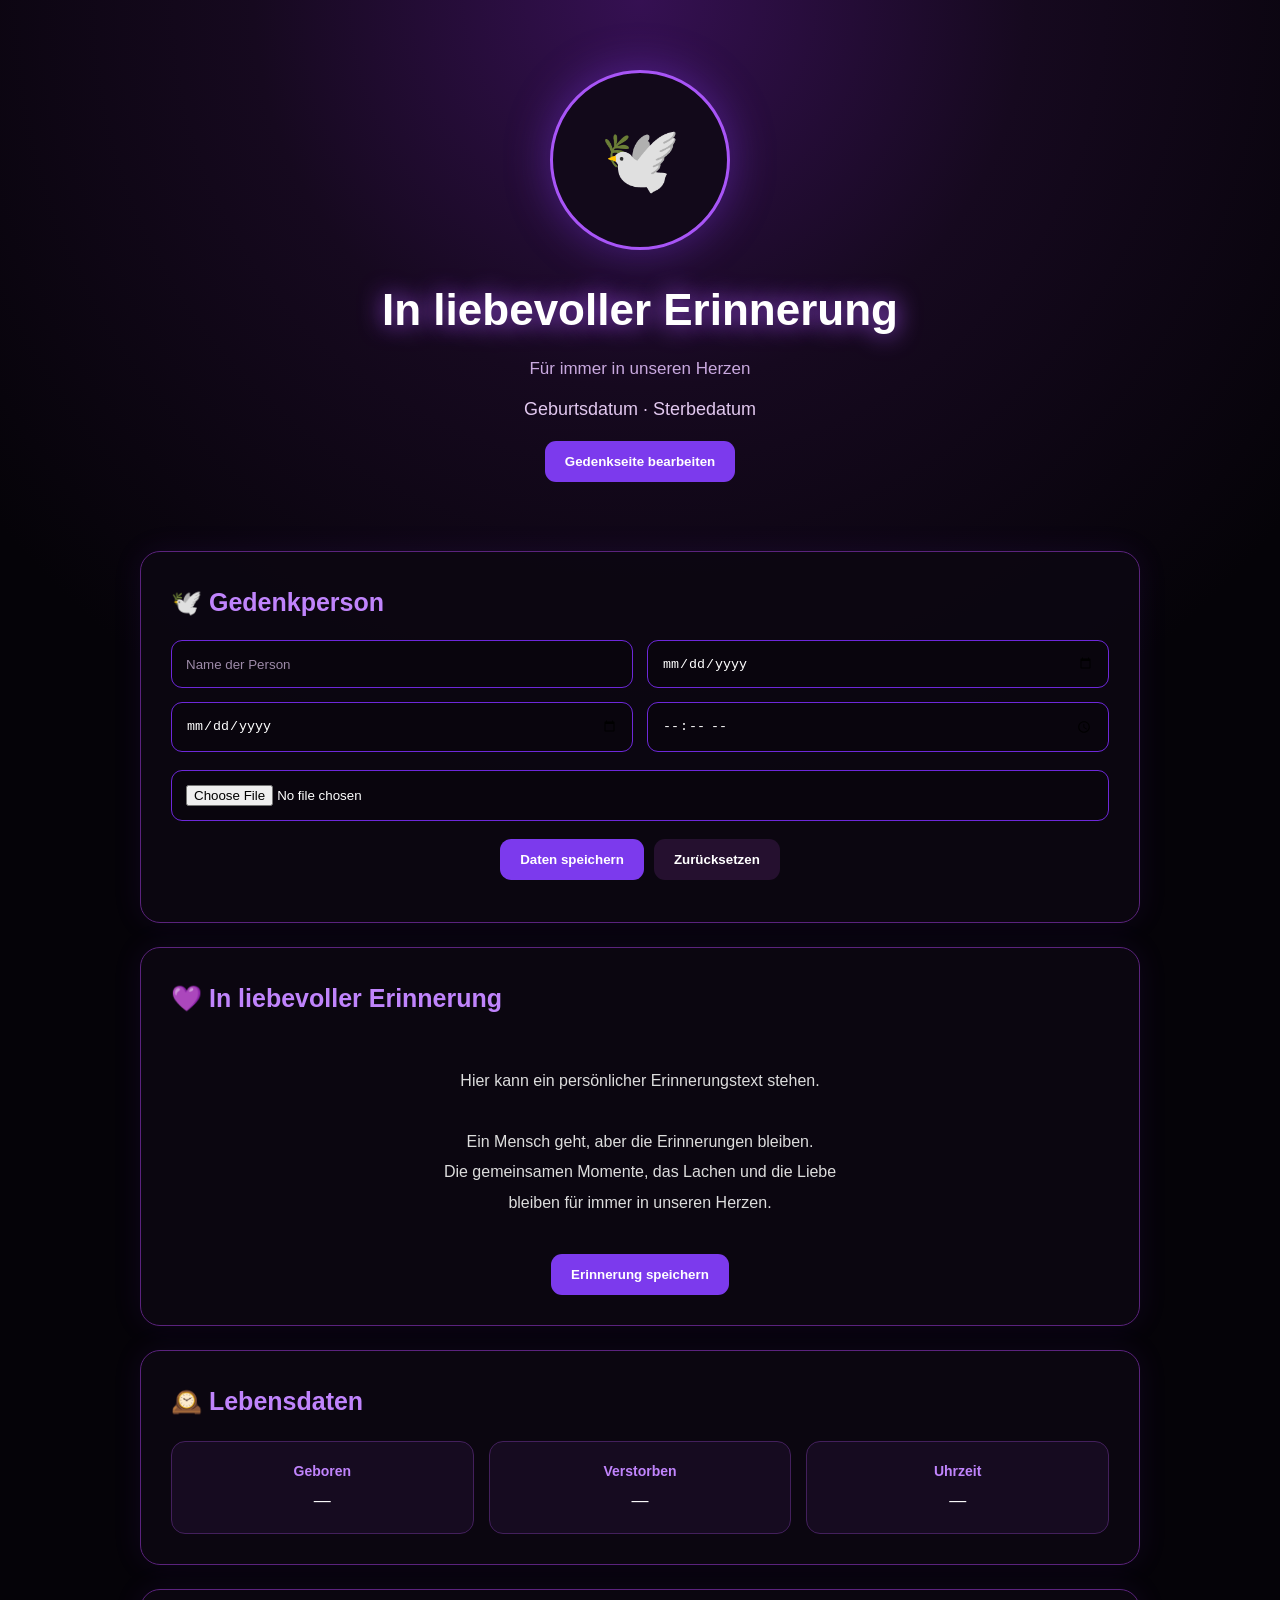
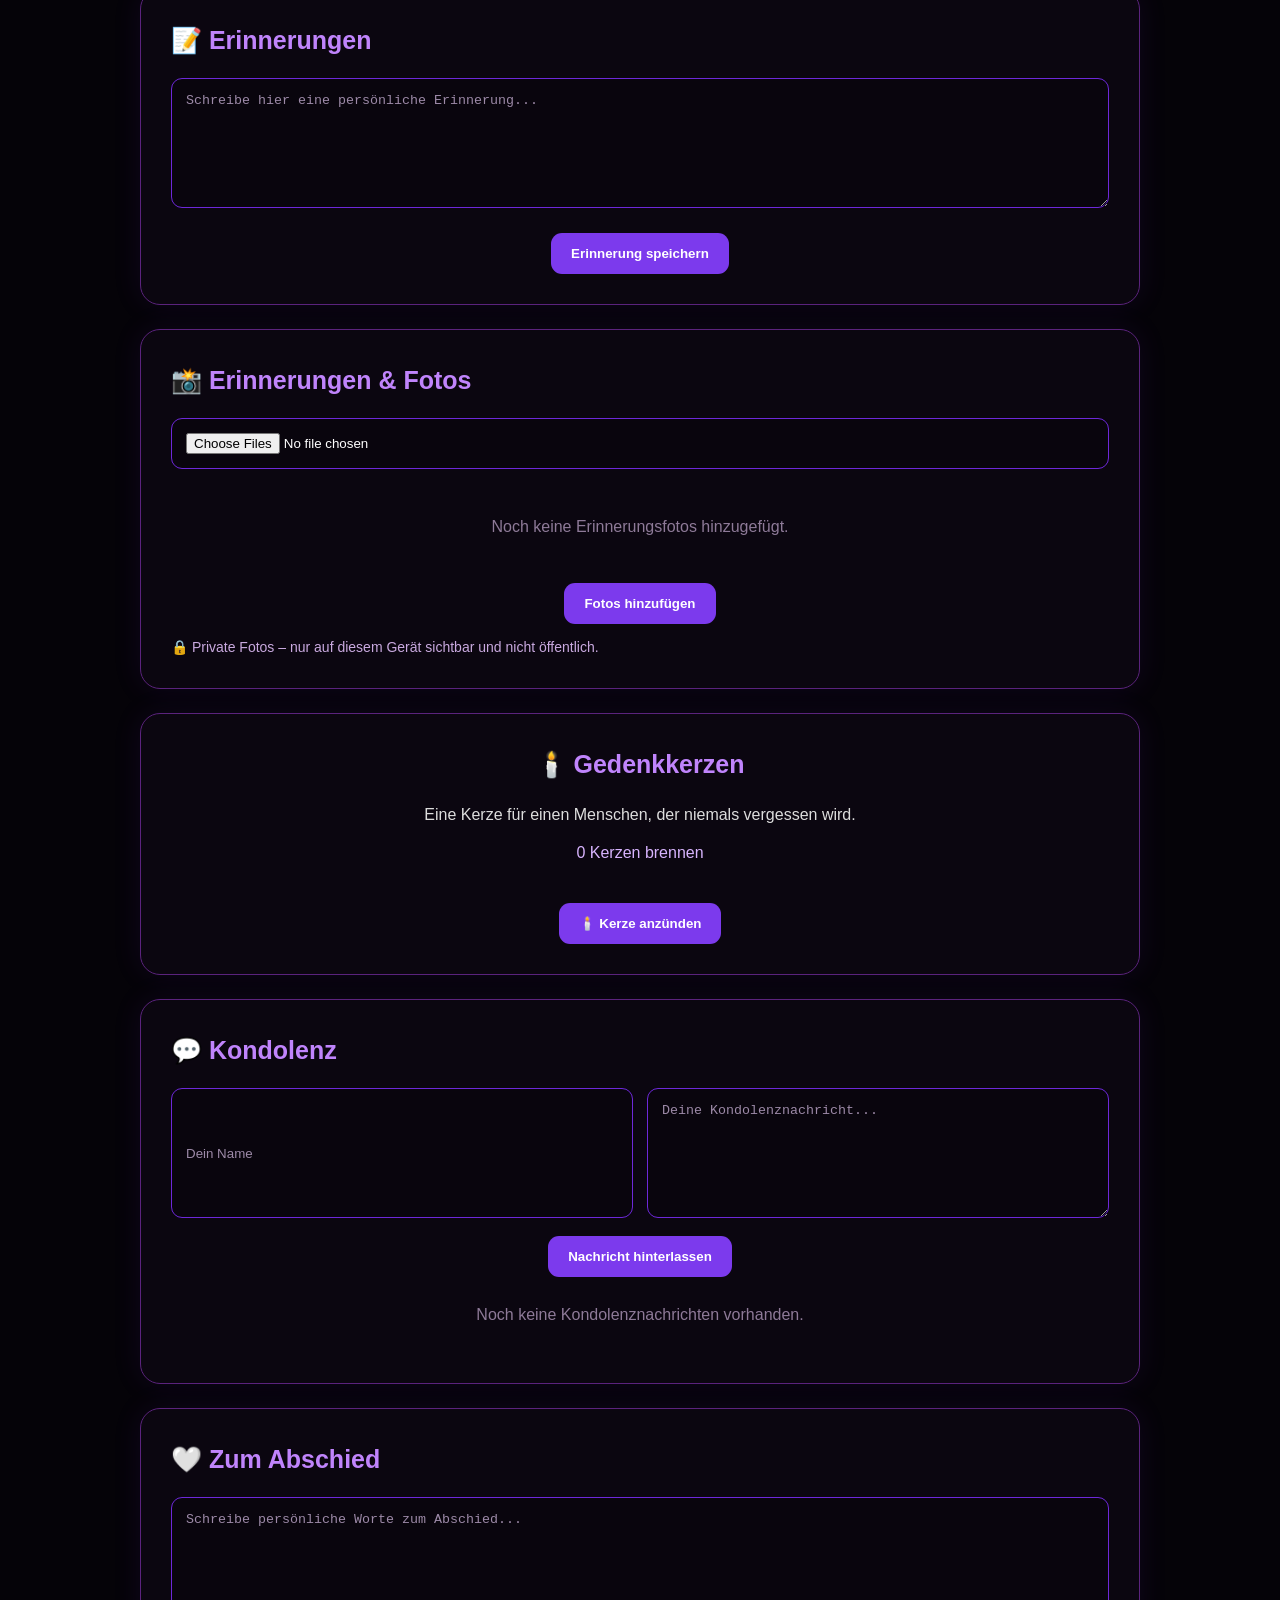
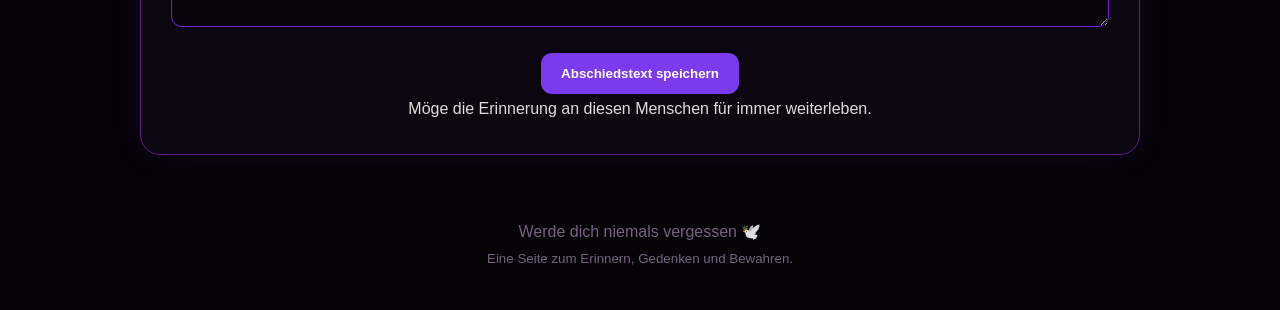
==== commit eb2b4d6c: "Gedenkseite aktualisieren" ====
--- a/public/index.html
+++ b/public/index.html
@@ -3,171 +3,636 @@
 <head>
 <meta charset="UTF-8">
 <meta name="viewport" content="width=device-width,initial-scale=1.0">
-<title>In liebevoller Erinnerung</title>
+<title>Werde dich niemals vergessen 🕊️</title>
 <style>
 *{box-sizing:border-box;margin:0;padding:0}
-body{font-family:Arial,sans-serif;background:#050308;color:#fff;min-height:100vh}
-body:before{content:"";position:fixed;inset:0;background:radial-gradient(circle at top,#321052 0%,#12081b 35%,#050308 70%);z-index:-1}
-.container{width:min(950px,92%);margin:auto}
+html{scroll-behavior:smooth}
+body{
+font-family:Arial,sans-serif;
+background:#050308;
+color:#fff;
+min-height:100vh;
+line-height:1.6
+}
+body:before{
+content:"";
+position:fixed;
+inset:0;
+background:
+radial-gradient(circle at 50% 0%,#351052 0%,#16091f 35%,#050308 75%);
+z-index:-1
+}
+.container{width:min(1000px,92%);margin:auto}
 .hero{text-align:center;padding:70px 20px 45px}
-.photo{width:150px;height:150px;margin:auto;border-radius:50%;border:3px solid #9b4dff;background:#160b20;display:flex;align-items:center;justify-content:center;font-size:55px;box-shadow:0 0 35px #8b3dff55}
-h1{margin-top:25px;font-size:42px;color:#fff;text-shadow:0 0 20px #a855f7}
-.dates{margin-top:12px;color:#c9a9df;font-size:18px}
-section{background:#0d0712dd;border:1px solid #5b237d;border-radius:18px;padding:28px;margin:22px 0;box-shadow:0 0 25px #7c3aed18}
-h2{color:#c084fc;margin-bottom:18px}
-.memoryText{color:#ddd;line-height:1.8}
-.personData{text-align:center}
-.formGrid{display:grid;grid-template-columns:repeat(2,1fr);gap:12px;margin:18px 0}
-input{width:100%;padding:13px;border:1px solid #6d28d9;border-radius:10px;background:#09050d;color:#fff}
-input::placeholder{color:#9d8aa8}
-button{border:0;border-radius:10px;padding:13px 20px;background:#7c3aed;color:#fff;font-weight:bold;cursor:pointer}
-button:hover{background:#9333ea}
-button:disabled{cursor:not-allowed}
+.photo{
+width:180px;height:180px;margin:auto;border-radius:50%;
+border:3px solid #a855f7;
+background:#12091a;
+display:flex;align-items:center;justify-content:center;
+overflow:hidden;
+box-shadow:0 0 45px #8b3dff66
+}
+.photo img{width:100%;height:100%;object-fit:cover}
+.photo span{font-size:65px}
+h1{
+margin-top:25px;font-size:44px;
+color:#fff;text-shadow:0 0 25px #a855f7
+}
+.subtitle{margin-top:10px;color:#c9a9df;font-size:17px}
+.dates{margin-top:12px;color:#e2c8ef;font-size:18px}
+section{
+background:#0d0712e8;
+border:1px solid #5b237d;
+border-radius:20px;
+padding:30px;
+margin:24px 0;
+box-shadow:0 0 30px #7c3aed18
+}
+h2{color:#c084fc;margin-bottom:18px;font-size:25px}
+p{color:#ddd}
+.memoryText{
+color:#ddd;
+line-height:1.9;
+white-space:pre-wrap;
+text-align:center
+}
+.formGrid{
+display:grid;
+grid-template-columns:repeat(2,1fr);
+gap:14px;
+margin:18px 0
+}
+input,textarea{
+width:100%;
+padding:14px;
+border:1px solid #6d28d9;
+border-radius:11px;
+background:#09050d;
+color:#fff;
+outline:none
+}
+textarea{min-height:130px;resize:vertical}
+input:focus,textarea:focus{border-color:#c084fc}
+input::placeholder,textarea::placeholder{color:#9d8aa8}
+button{
+border:0;border-radius:11px;padding:13px 20px;
+background:#7c3aed;color:#fff;
+font-weight:bold;cursor:pointer;
+transition:.2s
+}
+button:hover{background:#9333ea;transform:translateY(-1px)}
+.secondary{background:#25102f}
+.secondary:hover{background:#361545}
+.status{
+margin-top:12px;
+font-size:14px;
+color:#c9a9df
+}
+.infoGrid{
+display:grid;
+grid-template-columns:repeat(3,1fr);
+gap:15px;
+margin-top:20px
+}
+.infoCard{
+background:#160b20;
+border:1px solid #43205c;
+border-radius:14px;
+padding:18px;
+text-align:center
+}
+.infoCard strong{
+display:block;
+color:#c084fc;
+font-size:14px;
+margin-bottom:5px
+}
+.infoCard span{color:#fff;font-size:17px}
 .candle{text-align:center}
 #count{margin:12px 0;color:#d8b4fe}
-#candles{display:flex;flex-wrap:wrap;gap:8px;justify-content:center;margin-top:20px;font-size:28px}
-.candleItem{animation:glow 1.8s infinite alternate}
-@keyframes glow{from{filter:drop-shadow(0 0 3px #f59e0b)}to{filter:drop-shadow(0 0 14px #f59e0b)}}
-footer{text-align:center;color:#76627f;padding:35px 10px}
-@media(max-width:600px){h1{font-size:30px}.formGrid{grid-template-columns:1fr}.hero{padding-top:45px}}
+#candles{
+display:flex;
+flex-wrap:wrap;
+gap:8px;
+justify-content:center;
+margin-top:20px;
+font-size:30px
+}
+.candleItem{
+animation:glow 1.8s infinite alternate
+}
+@keyframes glow{
+from{filter:drop-shadow(0 0 3px #f59e0b)}
+to{filter:drop-shadow(0 0 14px #f59e0b)}
+}
+.gallery{
+display:grid;
+grid-template-columns:repeat(3,1fr);
+gap:15px;
+margin-top:20px
+}
+.galleryItem{
+position:relative;
+aspect-ratio:1/1;
+border-radius:15px;
+overflow:hidden;
+border:1px solid #4b2064;
+background:#12091a
+}
+.galleryItem img{
+width:100%;
+height:100%;
+object-fit:cover
+}
+.empty{
+grid-column:1/-1;
+text-align:center;
+color:#8e7a98;
+padding:25px
+}
+.condolence{
+border-top:1px solid #382047;
+padding:18px 0
+}
+.condolence:first-child{border-top:0}
+.condolence strong{color:#c084fc}
+.condolence p{margin-top:5px}
+.actions{
+display:flex;
+gap:10px;
+justify-content:center;
+flex-wrap:wrap;
+margin-top:18px
+}
+footer{
+text-align:center;
+color:#76627f;
+padding:40px 10px
+}
+small{color:#76627f}
+@media(max-width:700px){
+h1{font-size:31px}
+.formGrid{grid-template-columns:1fr}
+.infoGrid{grid-template-columns:1fr}
+.gallery{grid-template-columns:repeat(2,1fr)}
+.hero{padding-top:45px}
+section{padding:22px}
+}
 </style>
 </head>
+
 <body>
 <div class="container">
 
 <header class="hero">
-<div class="photo">🕊️</div>
+<div class="photo" id="photoBox">
+<span>🕊️</span>
+</div>
+
 <h1 id="personName">In liebevoller Erinnerung</h1>
-<p class="dates" id="personDates">In stiller Erinnerung</p>
+
+<div class="subtitle">
+Für immer in unseren Herzen
+</div>
+
+<div class="dates" id="heroDates">
+Geburtsdatum · Sterbedatum
+</div>
+
+<div class="actions">
+<button onclick="document.getElementById('setup').scrollIntoView()">Gedenkseite bearbeiten</button>
+</div>
 </header>
 
-<section class="personData">
-<h2>🕊️ Gedenkdaten</h2>
+<section id="setup">
+<h2>🕊️ Gedenkperson</h2>
+
 <div class="formGrid">
-<input id="nameInput" type="text" placeholder="Name der verstorbenen Person">
-<input id="birthInput" type="date" title="Geburtsdatum">
-<input id="deathInput" type="date" title="Sterbedatum">
-<input id="timeInput" type="time" title="Uhrzeit des Todes">
-</div>
-<button onclick="savePersonData()">💾 Gedenkdaten speichern</button>
+<input id="nameInput" placeholder="Name der Person">
+<input id="birthInput" type="date">
+<input id="deathInput" type="date">
+<input id="timeInput" type="time">
+</div>
+
+<input id="photoInput" type="file" accept="image/*">
+
+<div class="actions">
+<button onclick="savePerson()">Daten speichern</button>
+<button class="secondary" onclick="clearPerson()">Zurücksetzen</button>
+</div>
+
+<div class="status" id="saveStatus"></div>
 </section>
 
 <section>
-<h2>Zum Gedenken</h2>
-<p class="memoryText">In liebevoller Erinnerung an einen besonderen Menschen. Diese Seite soll einen Ort schaffen, an dem Erinnerungen, Gedanken und Gefühle bewahrt werden können.</p>
+<h2>💜 In liebevoller Erinnerung</h2>
+
+<div class="memoryText" id="memoryText">
+Hier kann ein persönlicher Erinnerungstext stehen.
+
+Ein Mensch geht, aber die Erinnerungen bleiben.
+Die gemeinsamen Momente, das Lachen und die Liebe
+bleiben für immer in unseren Herzen.
+</div>
+
+<div class="formGrid">
+
+</div>
+
+<div class="actions">
+<button onclick="saveMemory()">Erinnerung speichern</button>
+</div>
 </section>
 
 <section>
-<h2>Erinnerungen</h2>
-<p class="memoryText">Hier können später besondere Erinnerungen und Fotos an die verstorbene Person eingefügt werden.</p>
+<h2>🕰️ Lebensdaten</h2>
+
+<div class="infoGrid">
+<div class="infoCard">
+<strong>Geboren</strong>
+<span id="birthDisplay">—</span>
+</div>
+
+<div class="infoCard">
+<strong>Verstorben</strong>
+<span id="deathDisplay">—</span>
+</div>
+
+<div class="infoCard">
+<strong>Uhrzeit</strong>
+<span id="timeDisplay">—</span>
+</div>
+</div>
+</section>
+
+<section>
+<h2>📝 Erinnerungen</h2>
+<textarea id="memoryInput" placeholder="Schreibe hier eine persönliche Erinnerung..."></textarea>
+<div class="actions">
+<button onclick="saveMemory()">Erinnerung speichern</button>
+</div>
+<div id="memoryText" class="memoryText"></div>
+</section>
+
+<section>
+<h2>📸 Erinnerungen & Fotos</h2>
+
+<input id="galleryInput" type="file" accept="image/*" multiple>
+
+<div class="gallery" id="gallery">
+<div class="empty">Noch keine Erinnerungsfotos hinzugefügt.</div>
+</div>
+
+<div class="actions">
+<button onclick="savePhotos()">Fotos hinzufügen</button>
+</div>
+
+<div class="status">
+🔒 Private Fotos – nur auf diesem Gerät sichtbar und nicht öffentlich.
+</div>
 </section>
 
 <section class="candle">
-<h2>🕯️ Eine Kerze anzünden</h2>
-<p>Hinterlasse eine Kerze zum Gedenken.</p>
-<p id="count">0 Kerzen brennen</p>
-<button onclick="lightCandle()">🕯️ Kerze anzünden</button>
+<h2>🕯️ Gedenkkerzen</h2>
+
+<p>
+Eine Kerze für einen Menschen, der niemals vergessen wird.
+</p>
+
+<div id="count">0 Kerzen brennen</div>
+
 <div id="candles"></div>
+
+<div class="actions">
+<button id="candleButton" onclick="lightCandle()">🕯️ Kerze anzünden</button>
+</div>
 </section>
 
 <section>
-<h2>💜 Worte des Abschieds</h2>
-<p class="memoryText">Hier können später persönliche Kondolenznachrichten gesammelt werden.</p>
-</section>
-
-<footer>In stiller Erinnerung · Für immer im Herzen</footer>
+<h2>💬 Kondolenz</h2>
+
+<div class="formGrid">
+<input id="condolenceName" placeholder="Dein Name">
+<textarea id="condolenceText" placeholder="Deine Kondolenznachricht..."></textarea>
+</div>
+
+<div class="actions">
+<button onclick="addCondolence()">Nachricht hinterlassen</button>
+</div>
+
+<div id="condolences"></div>
+</section>
+
+<section>
+<h2>🤍 Zum Abschied</h2>
+<textarea id="farewellInput" placeholder="Schreibe persönliche Worte zum Abschied..."></textarea>
+<div class="actions">
+<button onclick="saveFarewell()">Abschiedstext speichern</button>
+</div>
+<div id="farewellText" class="memoryText">Möge die Erinnerung an diesen Menschen für immer weiterleben.</div>
+</section>
+
+<footer>
+Werde dich niemals vergessen 🕊️<br>
+<small>Eine Seite zum Erinnern, Gedenken und Bewahren.</small>
+</footer>
+
 </div>
 
 <script>
-async function loadCandles(){
- try{
-  const r=await fetch("/api/candles");
-  const d=await r.json();
-  document.getElementById("count").textContent=d.count+" Kerze"+(d.count===1?"":"n")+" brennen";
-  document.getElementById("candles").innerHTML="";
-  for(let i=0;i<d.count;i++){
-   const c=document.createElement("span");
-   c.className="candleItem";
-   c.textContent="🕯️";
-   document.getElementById("candles").appendChild(c);
-  }
-  const b=document.querySelector(".candle button");
-  if(d.hasCandle){
-   b.disabled=true;
-   b.textContent="🕯️ Deine Kerze brennt bereits";
-   b.style.opacity=".5";
-  }
- }catch(e){console.error(e)}
-}
-
-async function lightCandle(){
- try{
-  const r=await fetch("/api/candle",{method:"POST"});
-  const d=await r.json();
-  document.getElementById("count").textContent=d.count+" Kerze"+(d.count===1?"":"n")+" brennen";
-  if(d.ok){
-   const c=document.createElement("span");
-   c.className="candleItem";
-   c.textContent="🕯️";
-   document.getElementById("candles").appendChild(c);
-  }
-  const b=document.querySelector(".candle button");
-  b.disabled=true;
-  b.textContent="🕯️ Deine Kerze brennt bereits";
-  b.style.opacity=".5";
- }catch(e){alert("Die Kerze konnte nicht angezündet werden.")}
-}
-
-function applyPersonData(d){
- const fmt=x=>x?new Date(x+"T00:00:00").toLocaleDateString("de-DE"):"";
- document.getElementById("personName").textContent=d.name||"In liebevoller Erinnerung";
- let text="";
- if(d.birth)text+=fmt(d.birth)+" – ";
- if(d.death)text+=fmt(d.death);
- if(d.time)text+=" um "+d.time+" Uhr";
- document.getElementById("personDates").textContent=text||"In stiller Erinnerung";
-}
-
-async function savePersonData(){
- const name=document.getElementById("nameInput").value.trim();
- const birth=document.getElementById("birthInput").value;
- const death=document.getElementById("deathInput").value;
- const time=document.getElementById("timeInput").value;
- if(!name||!death||!time){
-  alert("Bitte Name, Sterbedatum und Uhrzeit eintragen.");
-  return;
- }
- localStorage.setItem("memorialName",name);
- const r=await fetch("/api/memorial",{
-  method:"POST",
-  headers:{"Content-Type":"application/json"},
-  body:JSON.stringify({birth,death,time})
- });
- if(!r.ok){
-  alert("Die Gedenkdaten konnten nicht gespeichert werden.");
-  return;
- }
- applyPersonData({name,birth,death,time});
- alert("Gespeichert. Der Name bleibt nur auf diesem Gerät.");
-}
-
-async function loadPersonData(){
- try{
-  const r=await fetch("/api/memorial");
-  const d=await r.json();
-  const name=localStorage.getItem("memorialName")||"";
-  document.getElementById("nameInput").value=name;
-  document.getElementById("birthInput").value=d.birth||"";
-  document.getElementById("deathInput").value=d.death||"";
-  document.getElementById("timeInput").value=d.time||"";
-  applyPersonData({name,birth:d.birth||"",death:d.death||"",time:d.time||""});
- }catch(e){console.error(e)}
-}
-loadPersonData();
+const KEY="gedenkseite_data_v1";
+
+function getData(){
+try{
+return JSON.parse(localStorage.getItem(KEY)||"{}");
+}catch(e){
+return {};
+}
+}
+
+function setData(data){
+localStorage.setItem(KEY,JSON.stringify(data));
+}
+
+function formatDate(value){
+if(!value)return "—";
+const p=value.split("-");
+if(p.length!==3)return value;
+return p[2]+"."+p[1]+"."+p[0];
+}
+
+function savePerson(){
+const publicData=confirm("Dürfen deine eingegebenen Daten öffentlich angezeigt werden?`n`nOK = Ja, öffentlich anzeigen`nAbbrechen = Nein, nur auf deinem Gerät");
+localStorage.setItem("gedenk_public",""+publicData);
+const data=getData();
+
+data.name=document.getElementById("nameInput").value.trim();
+data.birth=document.getElementById("birthInput").value;
+data.death=document.getElementById("deathInput").value;
+data.time=document.getElementById("timeInput").value;
+
+if(!data.name){
+document.getElementById("saveStatus").textContent="Bitte einen Namen eingeben.";
+return;
+}
+
+setData(data);
+renderPerson();
+
+document.getElementById("saveStatus").textContent=
+"Gespeichert. Die Daten bleiben auf diesem Gerät.";
+}
+
+function renderPerson(){
+const data=getData();
+
+document.getElementById("nameInput").value=data.name||"";
+document.getElementById("birthInput").value=data.birth||"";
+document.getElementById("deathInput").value=data.death||"";
+document.getElementById("timeInput").value=data.time||"";
+
+document.getElementById("personName").textContent=
+data.name||"In liebevoller Erinnerung";
+
+document.getElementById("heroDates").textContent=
+(data.birth?formatDate(data.birth):"Geburtsdatum")+" · "+
+(data.death?formatDate(data.death):"Sterbedatum");
+
+document.getElementById("birthDisplay").textContent=
+formatDate(data.birth);
+
+document.getElementById("deathDisplay").textContent=
+formatDate(data.death);
+
+document.getElementById("timeDisplay").textContent=
+data.time?data.time+" Uhr":"—";
+
+if(data.photo){
+document.getElementById("photoBox").innerHTML=
+'<img src="'+data.photo+'" alt="Gedenkfoto">';
+}
+}
+
+function clearPerson(){
+localStorage.removeItem(KEY);
+localStorage.removeItem("gedenk_memory");
+localStorage.removeItem("gedenk_photos");
+location.reload();
+}
+
+function saveMemory(){
+const text=document.getElementById("memoryInput").value.trim();
+
+if(!text){
+alert("Bitte einen Erinnerungstext eingeben.");
+return;
+}
+
+localStorage.setItem("gedenk_memory",text);
+document.getElementById("memoryText").textContent=text;
+document.getElementById("memoryInput").value="";
+}
+
+function loadMemory(){
+const text=localStorage.getItem("gedenk_memory");
+
+if(text){
+document.getElementById("memoryText").textContent=text;
+}
+}
+
+document.getElementById("photoInput").addEventListener("change",function(){
+const file=this.files[0];
+
+if(!file)return;
+
+const reader=new FileReader();
+
+reader.onload=function(e){
+const data=getData();
+data.photo=e.target.result;
+setData(data);
+renderPerson();
+document.getElementById("saveStatus").textContent=
+"Foto gespeichert.";
+};
+
+reader.readAsDataURL(file);
+});
+
+function saveFarewell(){
+const text=document.getElementById("farewellInput").value.trim();
+if(!text){
+alert("Bitte einen Abschiedstext eingeben.");
+return;
+}
+localStorage.setItem("gedenk_farewell",text);
+document.getElementById("farewellText").textContent=text;
+document.getElementById("farewellInput").value="";
+}
+
+function loadFarewell(){
+const text=localStorage.getItem("gedenk_farewell");
+if(text){
+document.getElementById("farewellText").textContent=text;
+}
+}
+
+function loadPhotos(){
+const photos=JSON.parse(localStorage.getItem("gedenk_photos")||"[]");
+const gallery=document.getElementById("gallery");
+
+gallery.innerHTML="";
+
+if(!photos.length){
+gallery.innerHTML='<div class="empty">Noch keine Erinnerungsfotos hinzugefügt.</div>';
+return;
+}
+
+photos.forEach(src=>{
+const div=document.createElement("div");
+div.className="galleryItem";
+
+const img=document.createElement("img");
+img.src=src;
+img.alt="Erinnerungsfoto";
+
+div.appendChild(img);
+gallery.appendChild(div);
+});
+}
+
+function savePhotos(){
+const input=document.getElementById("galleryInput");
+
+if(!input.files.length){
+alert("Bitte zuerst mindestens ein Foto auswählen.");
+return;
+}
+
+const photos=JSON.parse(localStorage.getItem("gedenk_photos")||"[]");
+let remaining=input.files.length;
+
+Array.from(input.files).forEach(file=>{
+const reader=new FileReader();
+
+reader.onload=function(e){
+photos.push(e.target.result);
+remaining--;
+
+if(remaining===0){
+localStorage.setItem("gedenk_photos",JSON.stringify(photos));
+input.value="";
+loadPhotos();
+}
+};
+
+reader.readAsDataURL(file);
+});
+}
+
+function loadCandles(){
+const count=Number(localStorage.getItem("gedenk_candles")||"0");
+const hasCandle=localStorage.getItem("gedenk_my_candle")==="1";
+
+document.getElementById("count").textContent=
+count+" Kerze"+(count===1?"":"n")+" brennen";
+
+const candles=document.getElementById("candles");
+candles.innerHTML="";
+
+for(let i=0;i<count;i++){
+const c=document.createElement("span");
+c.className="candleItem";
+c.textContent="🕯️";
+candles.appendChild(c);
+}
+
+const button=document.getElementById("candleButton");
+
+if(hasCandle){
+button.disabled=true;
+button.textContent="🕯️ Deine Kerze brennt bereits";
+button.style.opacity=".5";
+}
+}
+
+function lightCandle(){
+if(localStorage.getItem("gedenk_my_candle")==="1"){
+return;
+}
+
+let count=Number(localStorage.getItem("gedenk_candles")||"0");
+count++;
+
+localStorage.setItem("gedenk_candles",String(count));
+localStorage.setItem("gedenk_my_candle","1");
+
 loadCandles();
+}
+
+function loadCondolences(){
+const list=JSON.parse(localStorage.getItem("gedenk_condolences")||"[]");
+const box=document.getElementById("condolences");
+
+box.innerHTML="";
+
+if(!list.length){
+box.innerHTML=
+'<div class="empty">Noch keine Kondolenznachrichten vorhanden.</div>';
+return;
+}
+
+list.forEach(item=>{
+const div=document.createElement("div");
+div.className="condolence";
+
+const strong=document.createElement("strong");
+strong.textContent=item.name;
+
+const p=document.createElement("p");
+p.textContent=item.text;
+
+div.appendChild(strong);
+div.appendChild(p);
+box.appendChild(div);
+});
+}
+
+function addCondolence(){
+const name=document.getElementById("condolenceName").value.trim();
+const text=document.getElementById("condolenceText").value.trim();
+
+if(!name||!text){
+alert("Bitte Name und Nachricht eingeben.");
+return;
+}
+
+const list=JSON.parse(localStorage.getItem("gedenk_condolences")||"[]");
+
+list.push({
+name:name,
+text:text
+});
+
+localStorage.setItem("gedenk_condolences",JSON.stringify(list));
+
+document.getElementById("condolenceName").value="";
+document.getElementById("condolenceText").value="";
+
+loadCondolences();
+}
+
+renderPerson();
+loadMemory();
+loadFarewell();
+loadPhotos();
+loadCandles();
+loadCondolences();
 </script>
 </body>
 </html>
 
 
 
+
